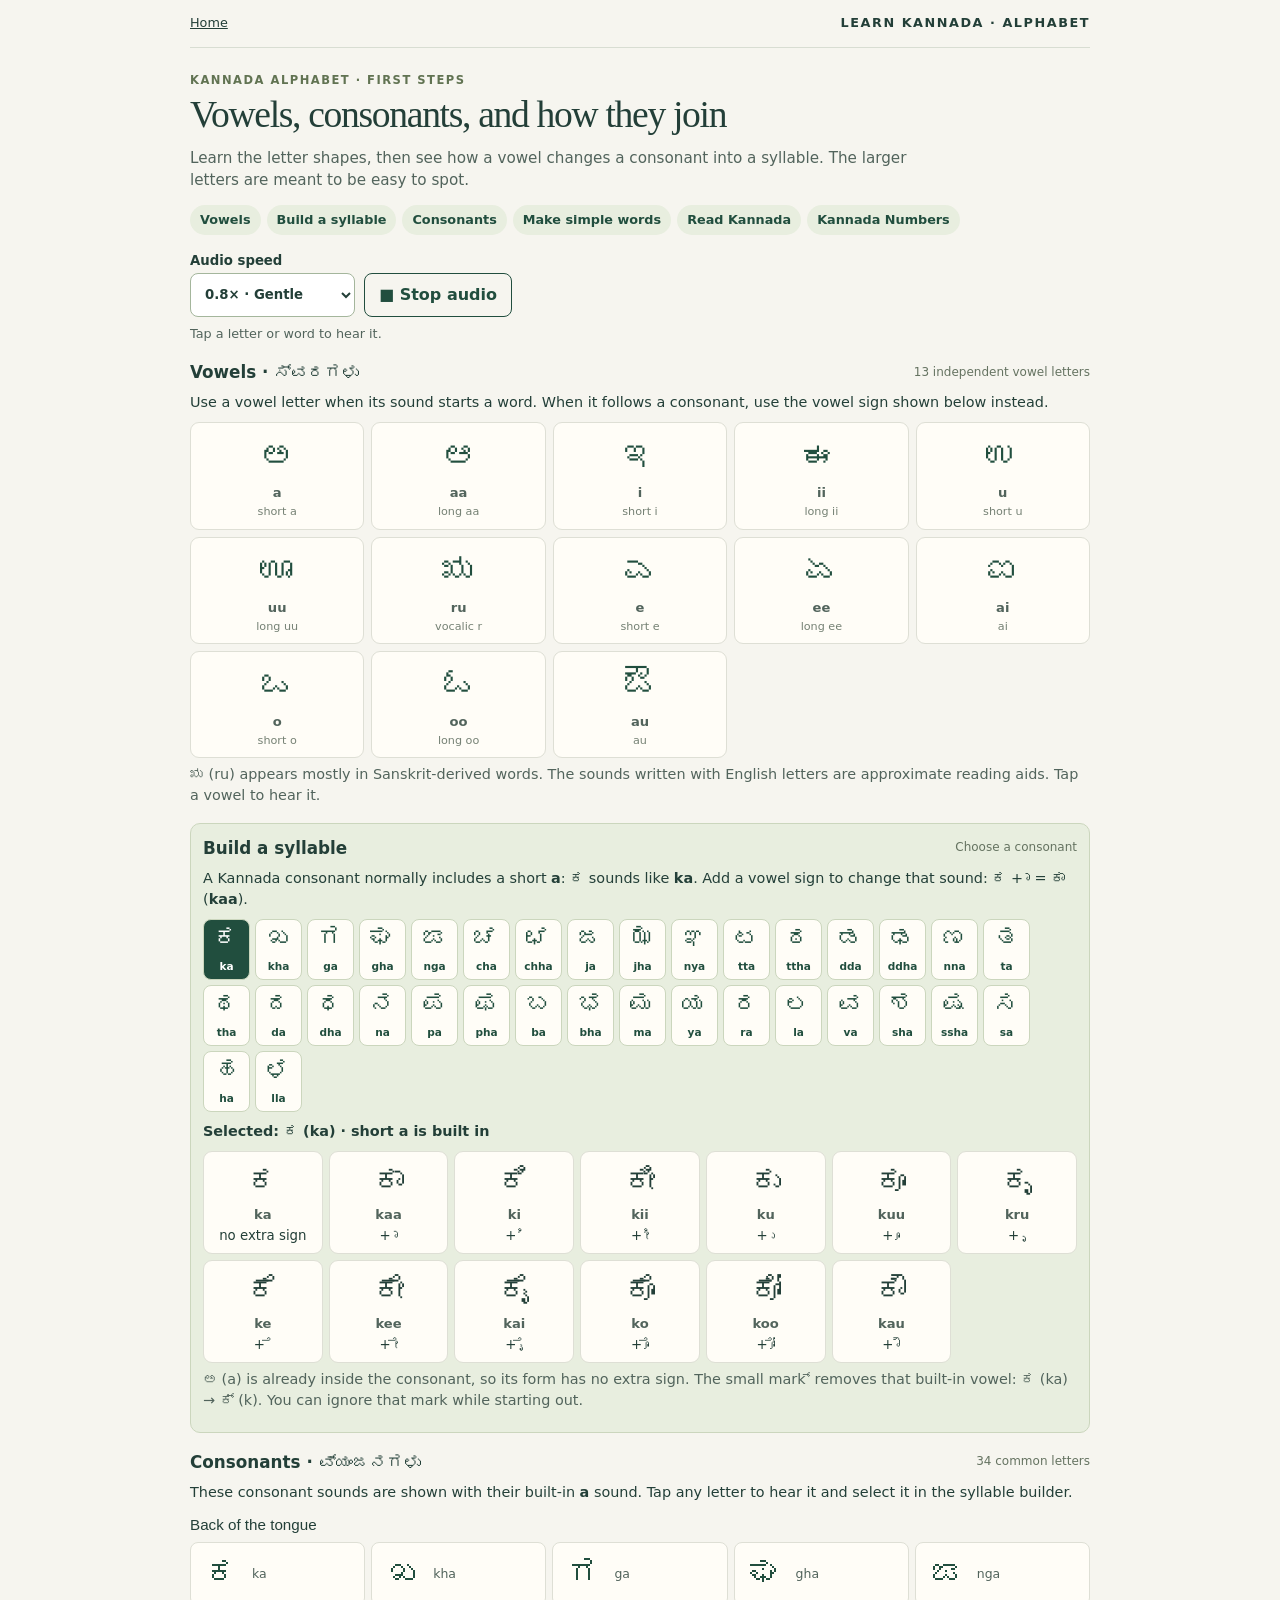
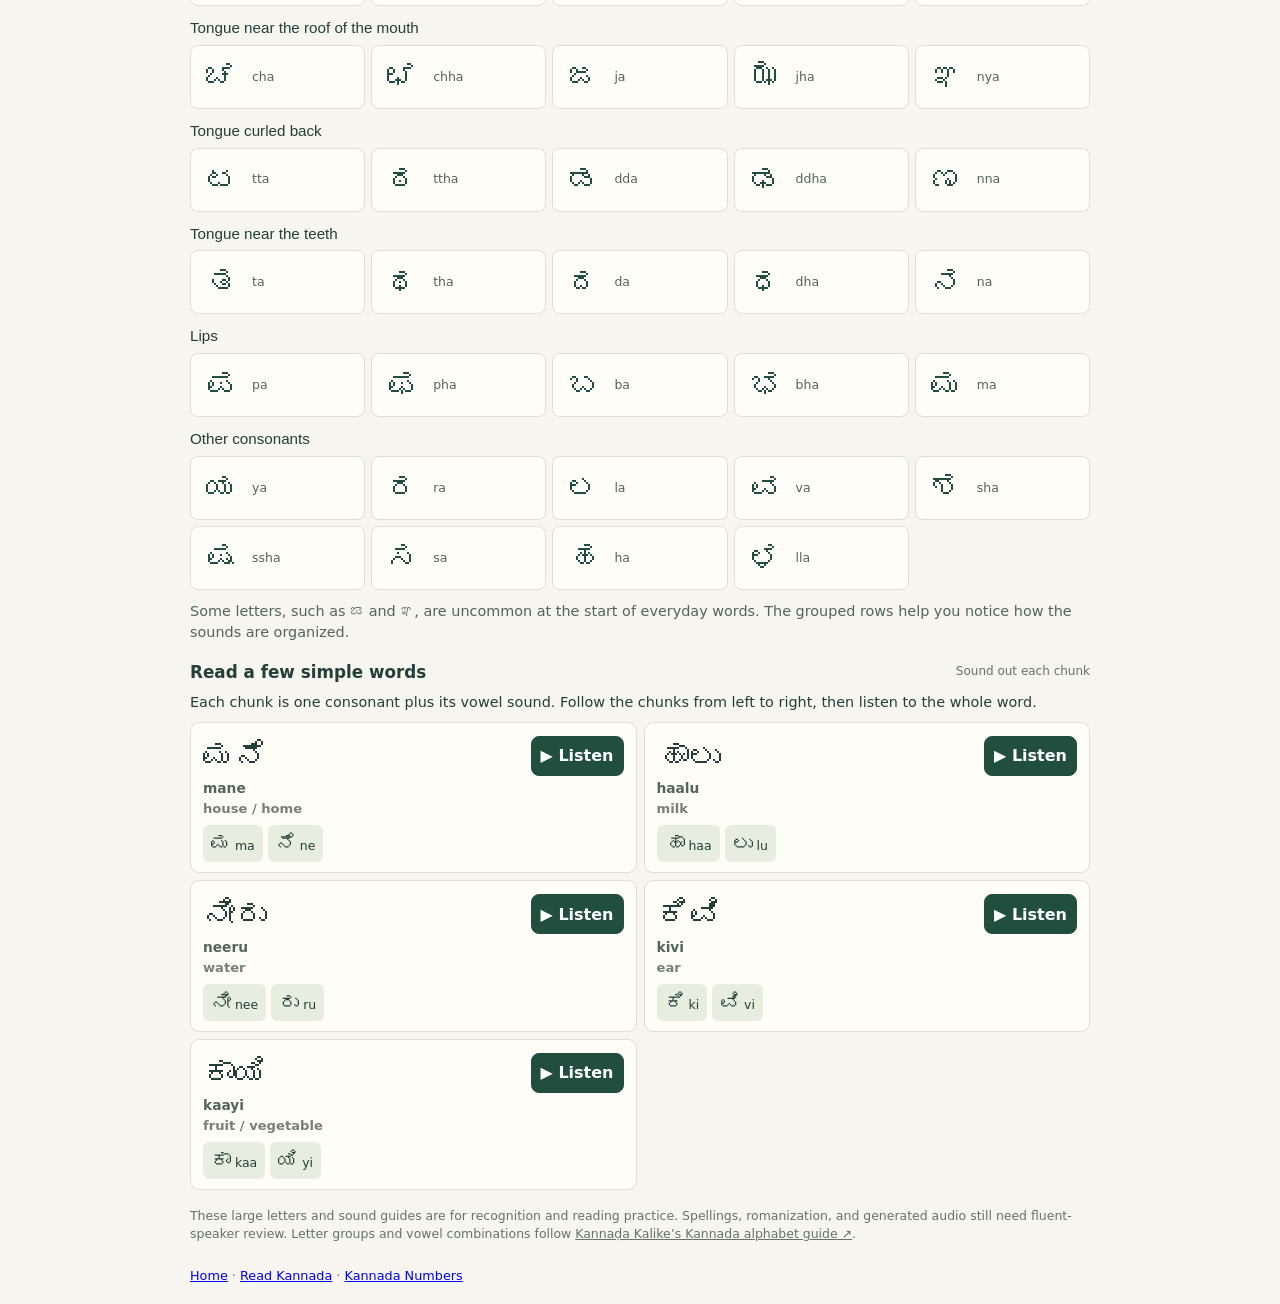
==== kanada/alphabet/index.html @ 255d769c "Add Kannada alphabet and vowel builder" ====
<!doctype html>
<html lang="en">
<head>
  <meta charset="utf-8">
  <meta name="viewport" content="width=device-width, initial-scale=1">
  <title>Kannada Alphabet · Vowels and Consonants</title>
  <meta name="description" content="See Kannada vowels and consonants, combine vowel signs, and sound out simple Kannada words.">
  <link rel="stylesheet" href="../styles.css">
  <link rel="stylesheet" href="./styles.css">
  <script type="module" src="./app.js"></script>
</head>
<body>
  <a class="skip-link" href="#main">Skip to alphabet guide</a>
  <header><a href="../" aria-label="Home">Home</a><span>LEARN KANNADA · ALPHABET</span></header>
  <main id="main">
    <p class="eyebrow">KANNADA ALPHABET · FIRST STEPS</p>
    <h1>Vowels, consonants, and how they join</h1>
    <p class="lead">Learn the letter shapes, then see how a vowel changes a consonant into a syllable. The larger letters are meant to be easy to spot.</p>
    <nav class="alphabet-nav" aria-label="Alphabet sections"><a href="#vowels">Vowels</a><a href="#builder">Build a syllable</a><a href="#consonants">Consonants</a><a href="#words">Make simple words</a><a href="../read/">Read Kannada</a><a href="../numbers/">Kannada Numbers</a></nav>
    <section class="alphabet-tools" aria-label="Audio controls"><label>Audio speed <select id="rate"><option value="0.6">0.6× · Slow</option><option value="0.8" selected>0.8× · Gentle</option><option value="1">1.0× · Normal</option></select></label><button id="stop" class="secondary" type="button">■ Stop audio</button></section>
    <p id="status" class="hint" role="status" aria-live="polite">Tap a letter or word to hear it.</p>

    <section id="vowels" class="alphabet-section">
      <div class="section-heading"><h2>Vowels · ಸ್ವರಗಳು</h2><span>13 independent vowel letters</span></div>
      <p>Use a vowel letter when its sound starts a word. When it follows a consonant, use the vowel sign shown below instead.</p>
      <div id="vowel-grid" class="vowel-grid"></div>
      <p class="hint">ಋ (ru) appears mostly in Sanskrit-derived words. The sounds written with English letters are approximate reading aids. Tap a vowel to hear it.</p>
    </section>

    <section id="builder" class="alphabet-section builder-panel">
      <div class="section-heading"><h2>Build a syllable</h2><span>Choose a consonant</span></div>
      <p>A Kannada consonant normally includes a short <strong>a</strong>: <span lang="kn">ಕ</span> sounds like <strong>ka</strong>. Add a vowel sign to change that sound: <span lang="kn">ಕ + ಾ = ಕಾ</span> (<strong>kaa</strong>).</p>
      <div id="builder-consonants" class="builder-consonants" aria-label="Choose a consonant"></div>
      <p id="selected-label" class="selected-label" aria-live="polite"></p>
      <div id="syllable-grid" class="syllable-grid"></div>
      <p class="hint">ಅ (a) is already inside the consonant, so its form has no extra sign. The small mark ್ removes that built-in vowel: <span lang="kn">ಕ</span> (ka) → <span lang="kn">ಕ್</span> (k). You can ignore that mark while starting out.</p>
    </section>

    <section id="consonants" class="alphabet-section">
      <div class="section-heading"><h2>Consonants · ವ್ಯಂಜನಗಳು</h2><span>34 common letters</span></div>
      <p>These consonant sounds are shown with their built-in <strong>a</strong> sound. Tap any letter to hear it and select it in the syllable builder.</p>
      <div id="consonant-groups"></div>
      <p class="hint">Some letters, such as ಙ and ಞ, are uncommon at the start of everyday words. The grouped rows help you notice how the sounds are organized.</p>
    </section>

    <section id="words" class="alphabet-section">
      <div class="section-heading"><h2>Read a few simple words</h2><span>Sound out each chunk</span></div>
      <p>Each chunk is one consonant plus its vowel sound. Follow the chunks from left to right, then listen to the whole word.</p>
      <div id="word-list" class="word-grid"></div>
    </section>

    <p class="review-note">These large letters and sound guides are for recognition and reading practice. Spellings, romanization, and generated audio still need fluent-speaker review. Letter groups and vowel combinations follow <a href="https://kannadakalike.org/grammar/kannada-alphabet">Kannaḍa Kalike’s Kannada alphabet guide ↗</a>.</p>
  </main>
  <footer><a href="../">Home</a> · <a href="../read/">Read Kannada</a> · <a href="../numbers/">Kannada Numbers</a></footer>
</body>
</html>
---- kanada/styles.css ----
:root{font-family:system-ui,-apple-system,"Segoe UI",sans-serif;color:#233f38;background:#f6f5ef;font-synthesis:none;line-height:1.45}
*{box-sizing:border-box}body{margin:0}header,main,footer{width:min(900px,calc(100% - 40px));margin:auto}
header{display:flex;justify-content:space-between;gap:20px;padding:14px 0;border-bottom:1px solid #d8ddd2;font-size:.8rem}header a{color:inherit}header span{letter-spacing:.12em;font-weight:700}
main{padding:20px 0}h1{font-family:Georgia,serif;font-size:clamp(1.65rem,3.6vw,2.35rem);font-weight:400;line-height:1.13;margin:6px 0 10px;letter-spacing:-.035em}h2{font-size:1.05rem;margin:0}p{margin:4px 0}.eyebrow{font-size:.72rem;font-weight:750;letter-spacing:.13em;color:#617352}.lead{max-width:760px;font-size:.95rem;color:#52645c}
.audio-panel{margin:16px 0 20px;background:#e8eedf;border:1px solid #cbd6bd;border-radius:12px;padding:14px}.panel-heading,.section-heading{display:flex;justify-content:space-between;gap:12px;align-items:center}.badge{background:#fff9;border-radius:6px;padding:3px 9px;font-size:.8rem}.controls{display:grid;grid-template-columns:2fr 1fr;gap:12px;margin:10px 0}label{font-size:.83rem;font-weight:650}select{display:block;width:100%;min-width:0;min-height:44px;margin-top:4px;border:1px solid #a4b69c;border-radius:8px;padding:10px;background:#fff;color:#233f38;font:inherit}button{min-height:44px;padding:8px 14px;border:1px solid #214e3e;border-radius:8px;background:#214e3e;color:white;font:inherit;font-weight:600;cursor:pointer}button:hover:not(:disabled){background:#31664f}button:disabled{opacity:.55;cursor:not-allowed}.secondary{background:transparent;color:#214e3e}.secondary:hover:not(:disabled){color:white}.actions{display:flex;flex-wrap:wrap;gap:10px}.hint{color:#5b685f;font-size:.85rem}#playback-status{font-size:.9rem;min-height:1.45em;margin-top:6px}.section-heading{margin-bottom:8px}.section-heading span{font-size:.75rem;color:#657361}
.phrase{display:grid;grid-template-columns:22px minmax(0,1fr) auto;align-items:center;gap:10px;background:#fffdf7;border:1px solid #dedfd5;border-radius:10px;padding:12px 14px;margin:8px 0}.number{align-self:start;font-size:.75rem;color:#758467;padding-top:5px}h3{font-family:"Nirmala UI","Noto Sans Kannada",sans-serif;font-size:1.4rem;line-height:1.5;font-weight:500;margin:0;overflow-wrap:anywhere}.romanized{color:#6a765b;font-size:.95rem}.meaning{font-weight:650}.play{white-space:nowrap}.playing{border-color:#467651;box-shadow:0 0 0 2px #467651}.testing-note{margin-top:18px;border-left:3px solid #b6c39d;padding:4px 0 4px 12px}.testing-note p{font-size:.9rem;color:#536258}footer{padding:0 0 18px;font-size:.8rem;color:#647361}:focus-visible{outline:3px solid #bc6423;outline-offset:4px}.skip-link{position:absolute;top:-80px;left:16px;background:white;padding:12px;z-index:2}.skip-link:focus{top:8px}
.lesson-link a{display:block;padding:10px 12px;border-radius:9px;background:#214e3e;color:white;font-weight:700;text-decoration:none}.lesson-link a:hover{background:#31664f}
.entry-links{display:grid;grid-template-columns:repeat(3,minmax(0,1fr));gap:8px}.entry-links .lesson-link{margin:0}.entry-links a{height:100%}@media(max-width:560px){.entry-links{grid-template-columns:1fr}}
@media(max-width:560px){header,main,footer{width:calc(100% - 28px)}header{font-size:.67rem;gap:10px}main{padding-top:16px}.audio-panel{padding:12px}.controls{grid-template-columns:1fr}.phrase{grid-template-columns:minmax(0,1fr) auto;padding:12px;gap:8px}.number{display:none}.play{grid-column:2;grid-row:1;align-self:center;padding:8px 10px;font-size:.85rem}.section-heading{align-items:start;flex-direction:column;gap:2px}h3{font-size:1.3rem}.phrase .hint{font-size:.8rem}}

.phrase p{margin:2px 0}.phrase .hint{margin-top:4px}
---- kanada/alphabet/styles.css ----
.alphabet-nav{display:flex;gap:6px;overflow-x:auto;padding:10px 0 8px}.alphabet-nav a{flex:none;text-decoration:none;color:#214e3e;background:#e8eedf;border-radius:16px;padding:6px 10px;font-size:.8rem;font-weight:650}.alphabet-section{margin:17px 0;scroll-margin-top:12px}.alphabet-section>p{font-size:.9rem;margin:6px 0 9px}.vowel-grid{display:grid;grid-template-columns:repeat(5,minmax(0,1fr));gap:7px}.vowel-card,.syllable-card{display:flex;flex-direction:column;align-items:center;justify-content:center;gap:2px;min-width:0;min-height:94px;padding:8px 5px;background:#fffdf7;border:1px solid #dedfd5;border-radius:9px}.vowel-card button,.consonant-choice,.word-play{cursor:pointer}.vowel-card button{border:0;background:none;color:#214e3e;font-family:"Nirmala UI","Noto Sans Kannada",sans-serif;font-size:2.15rem;font-weight:750;line-height:1.45;padding:0 6px;min-height:50px}.vowel-card .roman,.syllable-card .roman{font-size:.82rem;font-weight:700;color:#52645c}.vowel-card small{font-size:.7rem;text-align:center;color:#758174}.builder-panel{padding:12px;background:#e8eedf;border:1px solid #cbd6bd;border-radius:10px}.builder-consonants{display:flex;flex-wrap:wrap;gap:5px;margin:9px 0}.consonant-choice{min-width:47px;min-height:50px;padding:3px 7px;background:#fffdf7;color:#214e3e;border:1px solid #cbd6bd;border-radius:8px}.consonant-choice strong{display:block;font-family:"Nirmala UI","Noto Sans Kannada",sans-serif;font-size:1.55rem;line-height:1.2;font-weight:750}.consonant-choice span{font-size:.66rem}.consonant-choice[aria-pressed="true"]{background:#214e3e;color:#fff}.selected-label{font-weight:650;margin:6px 0}.syllable-grid{display:grid;grid-template-columns:repeat(7,minmax(0,1fr));gap:6px}.syllable-card{background:#fffdf7;min-height:82px}.syllable-card .form{font-family:"Nirmala UI","Noto Sans Kannada",sans-serif;font-size:1.85rem;line-height:1.45;font-weight:750}.consonant-group{margin:11px 0}.consonant-group h3{font-size:.95rem;margin:0 0 5px}.consonant-grid{display:grid;grid-template-columns:repeat(5,minmax(0,1fr));gap:6px}.consonant-card{display:flex;align-items:center;gap:9px;min-height:64px;padding:5px 10px;background:#fffdf7;border:1px solid #dedfd5;border-radius:8px}.consonant-card button{border:0;background:none;color:#214e3e;font-family:"Nirmala UI","Noto Sans Kannada",sans-serif;font-size:2rem;font-weight:750;line-height:1.35;padding:0 4px;min-width:42px;cursor:pointer}.consonant-card span{font-size:.78rem;color:#52645c}.word-grid{display:grid;grid-template-columns:repeat(2,minmax(0,1fr));gap:7px}.word-card{padding:10px 12px;background:#fffdf7;border:1px solid #dedfd5;border-radius:9px}.word-top{display:flex;align-items:center;justify-content:space-between;gap:8px}.word-top strong{font-family:"Nirmala UI","Noto Sans Kannada",sans-serif;font-size:2rem;font-weight:750;line-height:1.45}.word-play{min-height:40px;padding:5px 9px;white-space:nowrap}.word-card .roman{font-size:.86rem;font-weight:650;color:#52645c}.word-card .meaning{font-size:.82rem;color:#758174}.word-parts{display:flex;flex-wrap:wrap;gap:5px;margin-top:7px}.word-part{padding:4px 8px;background:#e8eedf;border-radius:6px;font-size:.78rem}.word-part strong{font-family:"Nirmala UI","Noto Sans Kannada",sans-serif;font-size:1.25rem;font-weight:750}.review-note{font-size:.78rem;color:#667365}.review-note a{color:inherit}.hint{font-size:.8rem;color:#52645c}@media(max-width:600px){.vowel-grid{grid-template-columns:repeat(4,minmax(0,1fr))}.syllable-grid{grid-template-columns:repeat(4,minmax(0,1fr))}.consonant-grid{grid-template-columns:repeat(3,minmax(0,1fr))}.word-grid{grid-template-columns:1fr}.consonant-card{gap:5px;padding:5px}.consonant-card button{font-size:1.8rem;min-width:36px}.consonant-choice{min-width:43px}.vowel-card{min-height:88px}}
.alphabet-tools{display:flex;flex-wrap:wrap;align-items:end;gap:9px;margin:8px 0}.alphabet-tools label{min-width:165px}.alphabet-tools select{margin-top:2px}#status{min-height:1.4em;margin:7px 0;color:#52645c}
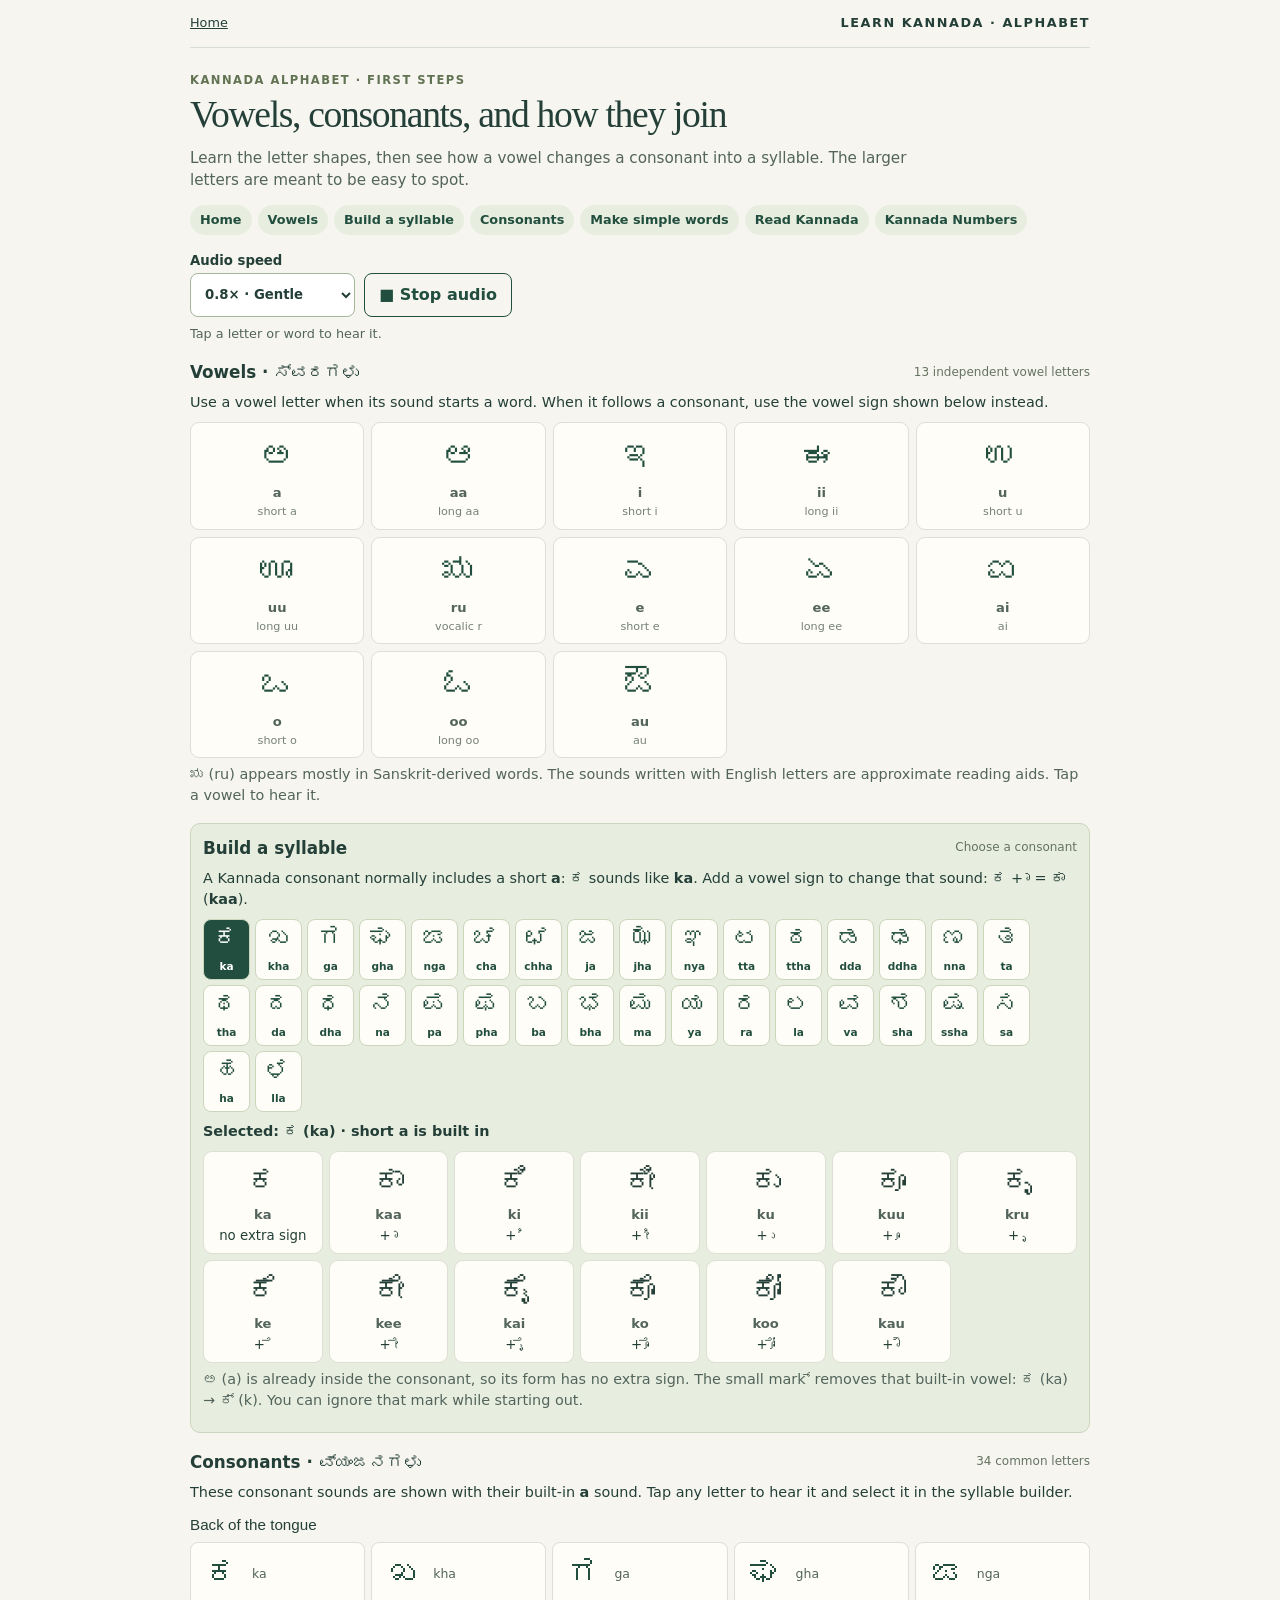
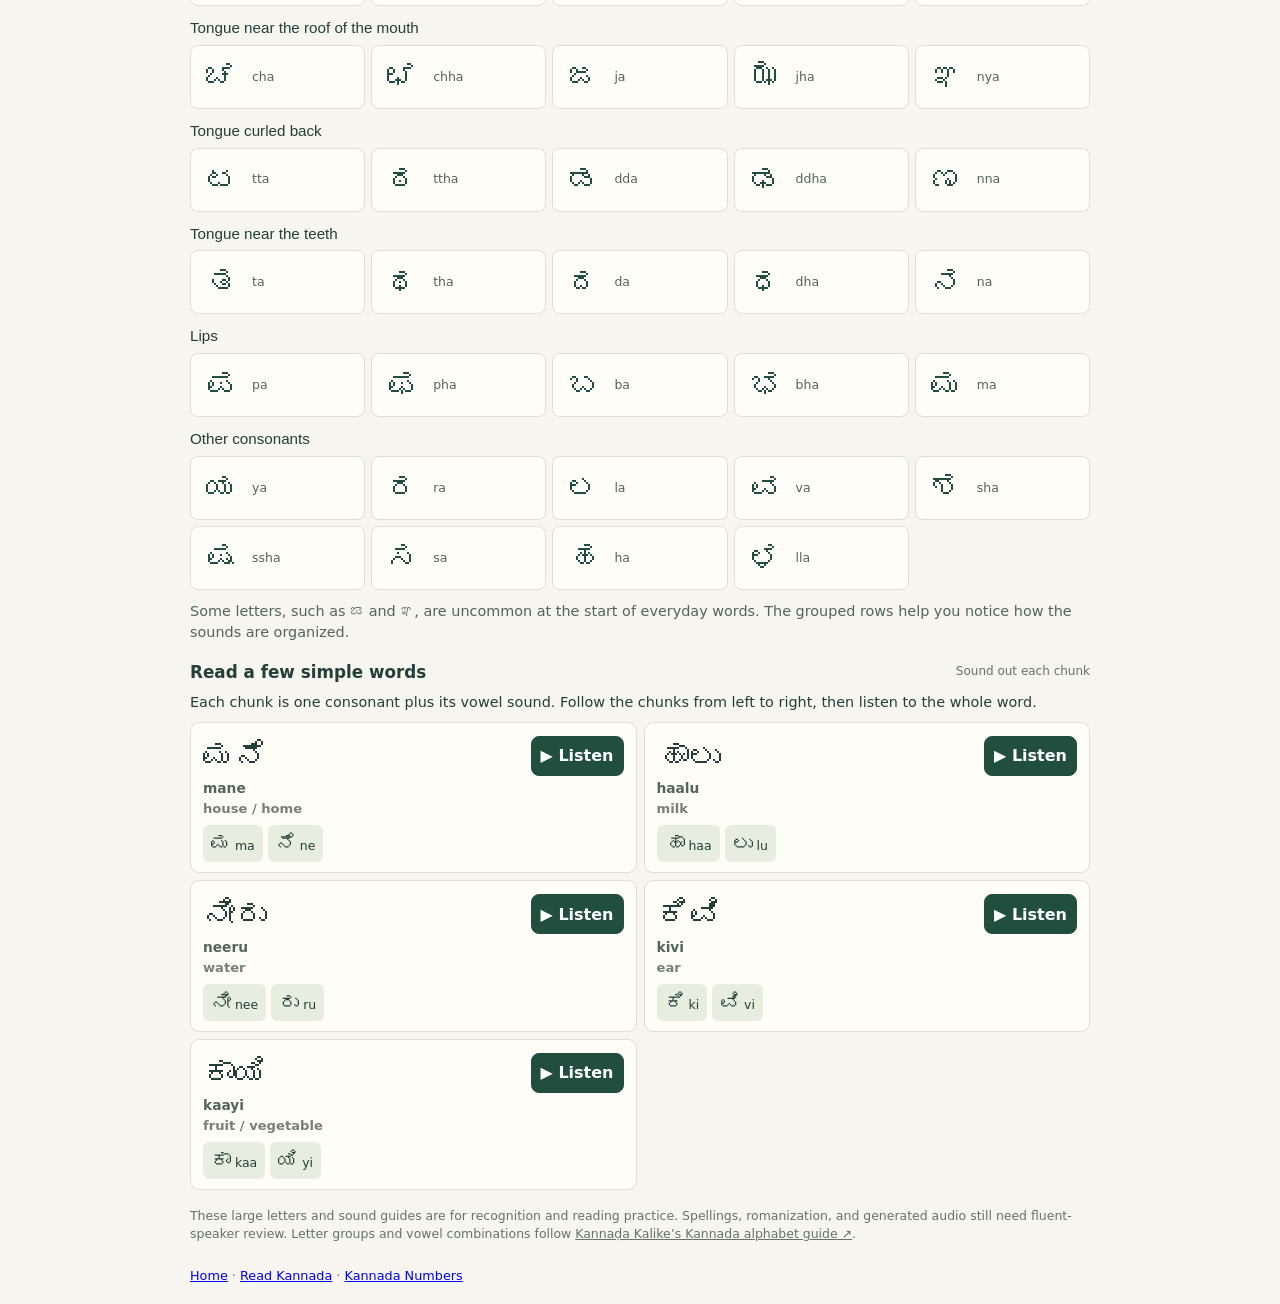
==== commit a46d6d23: "Show Home in each Kannada tab row" ====
--- a/kanada/alphabet/index.html
+++ b/kanada/alphabet/index.html
@@ -16,7 +16,7 @@
     <p class="eyebrow">KANNADA ALPHABET · FIRST STEPS</p>
     <h1>Vowels, consonants, and how they join</h1>
     <p class="lead">Learn the letter shapes, then see how a vowel changes a consonant into a syllable. The larger letters are meant to be easy to spot.</p>
-    <nav class="alphabet-nav" aria-label="Alphabet sections"><a href="#vowels">Vowels</a><a href="#builder">Build a syllable</a><a href="#consonants">Consonants</a><a href="#words">Make simple words</a><a href="../read/">Read Kannada</a><a href="../numbers/">Kannada Numbers</a></nav>
+    <nav class="alphabet-nav" aria-label="Alphabet sections"><a href="../" aria-label="Home">Home</a><a href="#vowels">Vowels</a><a href="#builder">Build a syllable</a><a href="#consonants">Consonants</a><a href="#words">Make simple words</a><a href="../read/">Read Kannada</a><a href="../numbers/">Kannada Numbers</a></nav>
     <section class="alphabet-tools" aria-label="Audio controls"><label>Audio speed <select id="rate"><option value="0.6">0.6× · Slow</option><option value="0.8" selected>0.8× · Gentle</option><option value="1">1.0× · Normal</option></select></label><button id="stop" class="secondary" type="button">■ Stop audio</button></section>
     <p id="status" class="hint" role="status" aria-live="polite">Tap a letter or word to hear it.</p>
 
